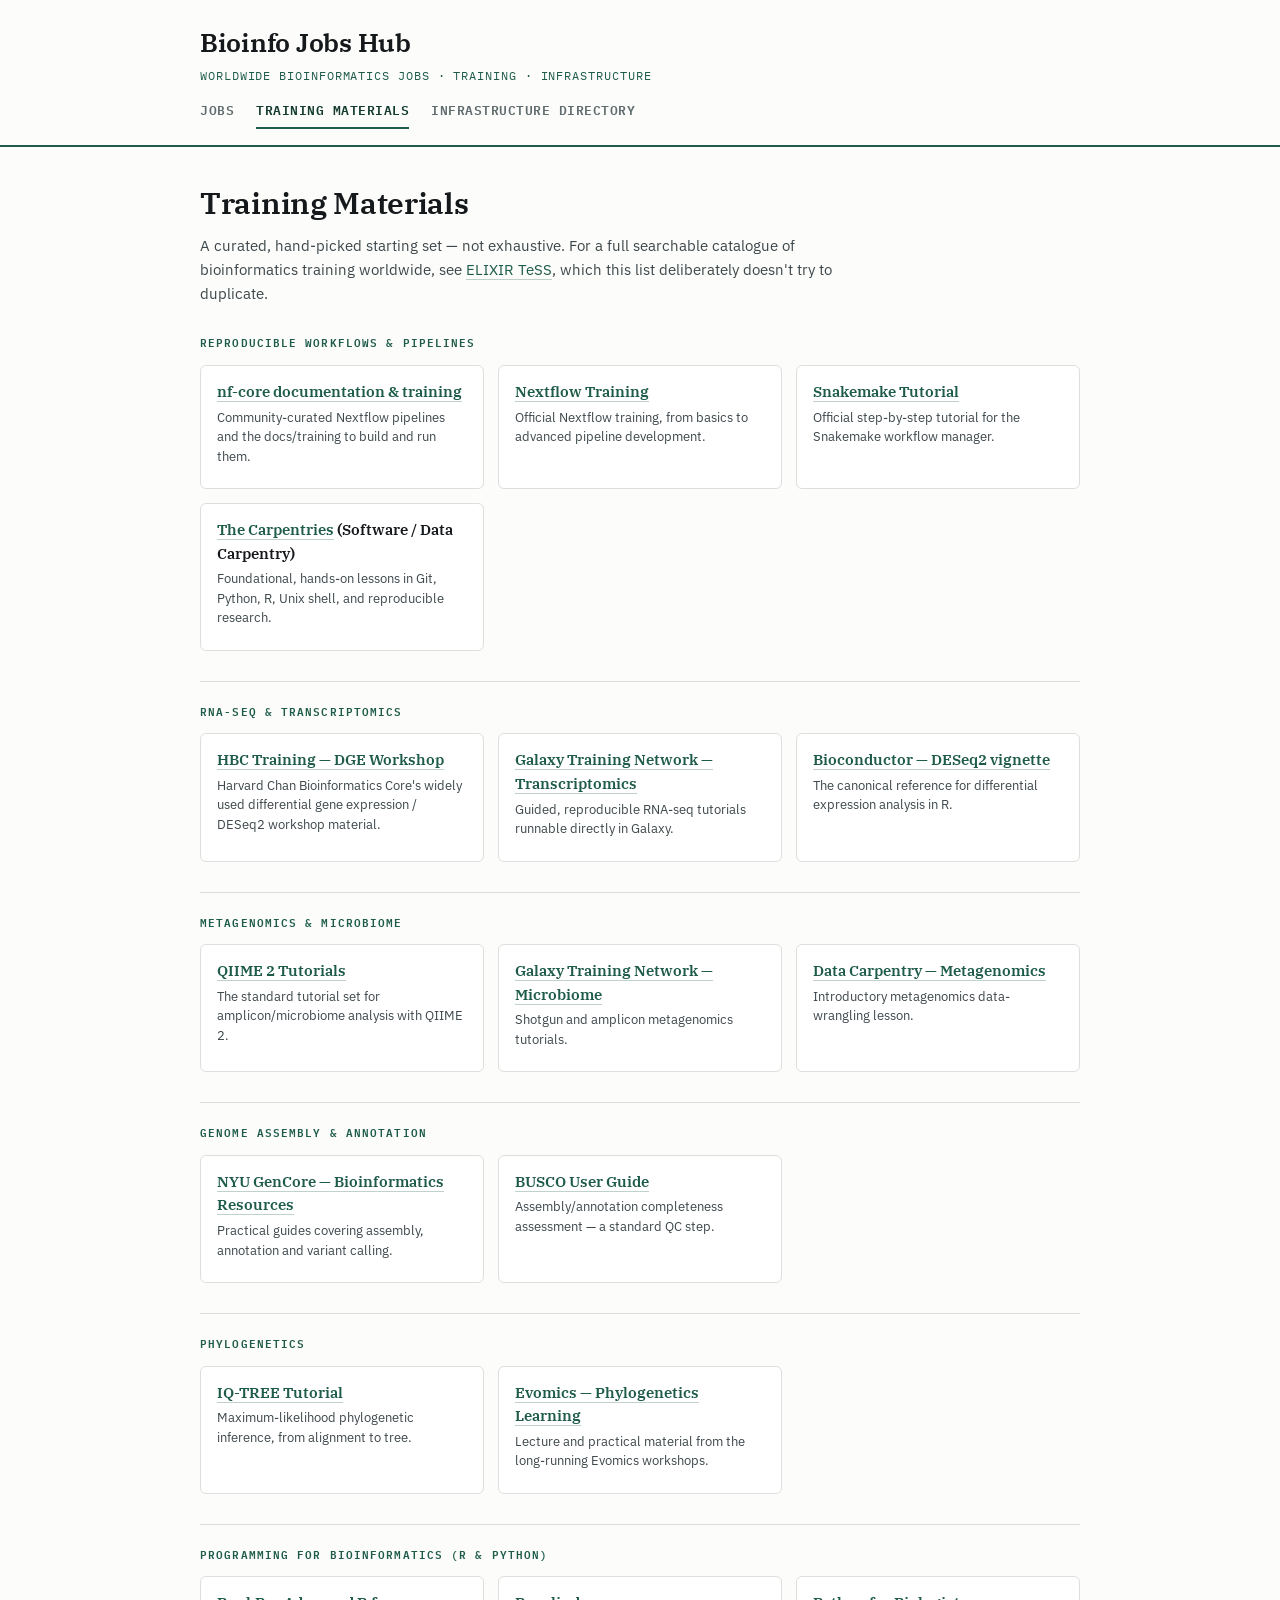
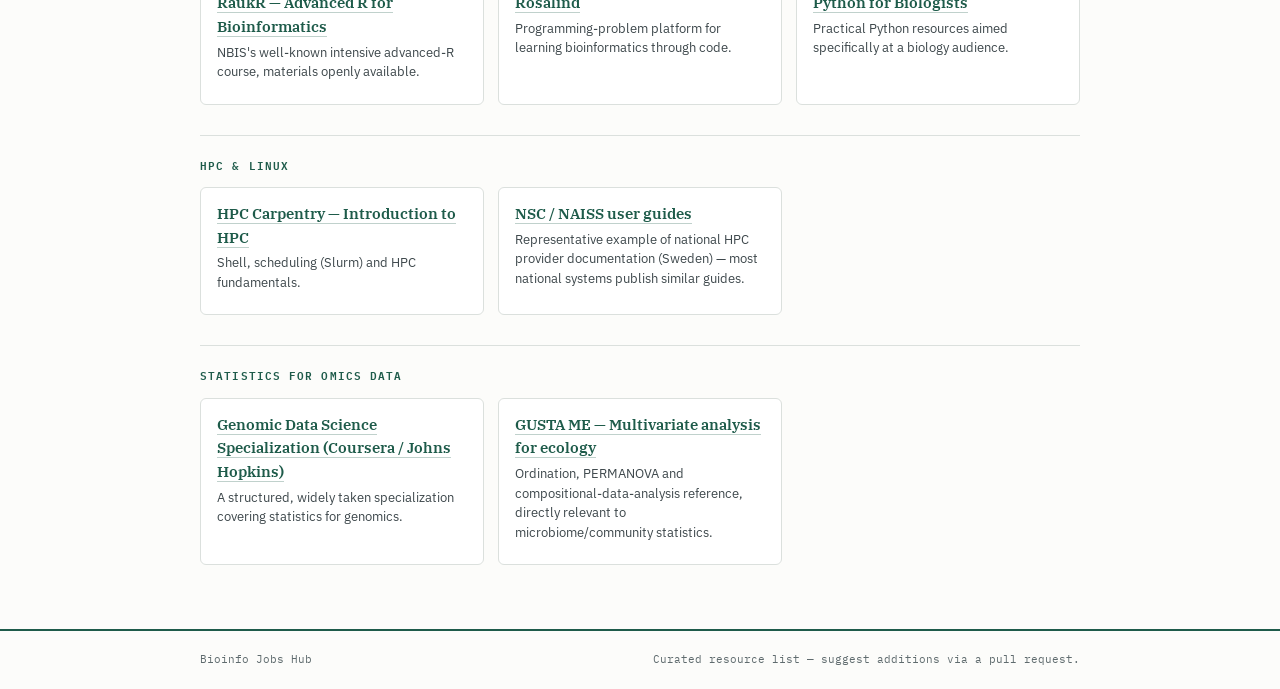
==== training.html @ d7e903f0 "Initial site: worldwide bioinformatics jobs board, training materials and infrastructure directory -" ====
<!DOCTYPE html>
<html lang="en">
<head>
<meta charset="utf-8">
<meta name="viewport" content="width=device-width, initial-scale=1">
<title>Training Materials — Bioinfo Jobs Hub</title>
<meta name="description" content="Curated bioinformatics training resources: reproducible workflows, RNA-seq, metagenomics, genome assembly, phylogenetics, statistics, HPC.">
<link rel="preconnect" href="https://fonts.googleapis.com">
<link rel="preconnect" href="https://fonts.gstatic.com" crossorigin>
<link href="https://fonts.googleapis.com/css2?family=IBM+Plex+Mono:wght@400;500;600&family=IBM+Plex+Sans:wght@400;500;600&family=IBM+Plex+Serif:wght@400;500;600&display=swap" rel="stylesheet">
<link rel="stylesheet" href="assets/style.css">
</head>
<body>

<header class="site">
  <div class="wrap">
    <h1 class="brand"><a href="index.html">Bioinfo Jobs Hub</a></h1>
    <p class="tagline">Worldwide bioinformatics jobs · training · infrastructure</p>
    <nav class="tabs">
      <a href="index.html">Jobs</a>
      <a href="training.html" class="active">Training Materials</a>
      <a href="infrastructure.html">Infrastructure Directory</a>
    </nav>
  </div>
</header>

<main>
  <div class="wrap">
    <h1 class="page-title">Training Materials</h1>
    <p class="page-sub">A curated, hand-picked starting set — not exhaustive. For a full searchable catalogue of bioinformatics training worldwide, see <a href="https://tess.elixir-europe.org/" target="_blank" rel="noopener">ELIXIR TeSS</a>, which this list deliberately doesn't try to duplicate.</p>

    <section class="category">
      <h2>Reproducible workflows &amp; pipelines</h2>
      <div class="res-grid">
        <div class="res-card"><h3><a href="https://nf-co.re/docs/usage/introduction" target="_blank" rel="noopener">nf-core documentation &amp; training</a></h3><p>Community-curated Nextflow pipelines and the docs/training to build and run them.</p></div>
        <div class="res-card"><h3><a href="https://training.nextflow.io/" target="_blank" rel="noopener">Nextflow Training</a></h3><p>Official Nextflow training, from basics to advanced pipeline development.</p></div>
        <div class="res-card"><h3><a href="https://snakemake.readthedocs.io/en/stable/tutorial/tutorial.html" target="_blank" rel="noopener">Snakemake Tutorial</a></h3><p>Official step-by-step tutorial for the Snakemake workflow manager.</p></div>
        <div class="res-card"><h3><a href="https://carpentries.org/" target="_blank" rel="noopener">The Carpentries</a> (Software / Data Carpentry)</h3><p>Foundational, hands-on lessons in Git, Python, R, Unix shell, and reproducible research.</p></div>
      </div>
    </section>

    <section class="category">
      <h2>RNA-seq &amp; transcriptomics</h2>
      <div class="res-grid">
        <div class="res-card"><h3><a href="https://hbctraining.github.io/DGE_workshop/" target="_blank" rel="noopener">HBC Training — DGE Workshop</a></h3><p>Harvard Chan Bioinformatics Core's widely used differential gene expression / DESeq2 workshop material.</p></div>
        <div class="res-card"><h3><a href="https://training.galaxyproject.org/training-material/topics/transcriptomics/" target="_blank" rel="noopener">Galaxy Training Network — Transcriptomics</a></h3><p>Guided, reproducible RNA-seq tutorials runnable directly in Galaxy.</p></div>
        <div class="res-card"><h3><a href="https://www.bioconductor.org/packages/release/bioc/vignettes/DESeq2/inst/doc/DESeq2.html" target="_blank" rel="noopener">Bioconductor — DESeq2 vignette</a></h3><p>The canonical reference for differential expression analysis in R.</p></div>
      </div>
    </section>

    <section class="category">
      <h2>Metagenomics &amp; microbiome</h2>
      <div class="res-grid">
        <div class="res-card"><h3><a href="https://docs.qiime2.org/" target="_blank" rel="noopener">QIIME 2 Tutorials</a></h3><p>The standard tutorial set for amplicon/microbiome analysis with QIIME 2.</p></div>
        <div class="res-card"><h3><a href="https://training.galaxyproject.org/training-material/topics/microbiome/" target="_blank" rel="noopener">Galaxy Training Network — Microbiome</a></h3><p>Shotgun and amplicon metagenomics tutorials.</p></div>
        <div class="res-card"><h3><a href="https://carpentries-incubator.github.io/metagenomics/" target="_blank" rel="noopener">Data Carpentry — Metagenomics</a></h3><p>Introductory metagenomics data-wrangling lesson.</p></div>
      </div>
    </section>

    <section class="category">
      <h2>Genome assembly &amp; annotation</h2>
      <div class="res-grid">
        <div class="res-card"><h3><a href="https://learn.gencore.bio.nyu.edu/" target="_blank" rel="noopener">NYU GenCore — Bioinformatics Resources</a></h3><p>Practical guides covering assembly, annotation and variant calling.</p></div>
        <div class="res-card"><h3><a href="https://busco.ezlab.org/busco_userguide.html" target="_blank" rel="noopener">BUSCO User Guide</a></h3><p>Assembly/annotation completeness assessment — a standard QC step.</p></div>
      </div>
    </section>

    <section class="category">
      <h2>Phylogenetics</h2>
      <div class="res-grid">
        <div class="res-card"><h3><a href="http://www.iqtree.org/doc/Tutorial" target="_blank" rel="noopener">IQ-TREE Tutorial</a></h3><p>Maximum-likelihood phylogenetic inference, from alignment to tree.</p></div>
        <div class="res-card"><h3><a href="https://evomics.org/learning/phylogenetics/" target="_blank" rel="noopener">Evomics — Phylogenetics Learning</a></h3><p>Lecture and practical material from the long-running Evomics workshops.</p></div>
      </div>
    </section>

    <section class="category">
      <h2>Programming for bioinformatics (R &amp; Python)</h2>
      <div class="res-grid">
        <div class="res-card"><h3><a href="https://raukr.nbis.se/" target="_blank" rel="noopener">RaukR — Advanced R for Bioinformatics</a></h3><p>NBIS's well-known intensive advanced-R course, materials openly available.</p></div>
        <div class="res-card"><h3><a href="https://rosalind.info/" target="_blank" rel="noopener">Rosalind</a></h3><p>Programming-problem platform for learning bioinformatics through code.</p></div>
        <div class="res-card"><h3><a href="https://www.python.org/about/gettingstarted/" target="_blank" rel="noopener">Python for Biologists</a></h3><p>Practical Python resources aimed specifically at a biology audience.</p></div>
      </div>
    </section>

    <section class="category">
      <h2>HPC &amp; Linux</h2>
      <div class="res-grid">
        <div class="res-card"><h3><a href="https://hpc-carpentry.github.io/hpc-intro/" target="_blank" rel="noopener">HPC Carpentry — Introduction to HPC</a></h3><p>Shell, scheduling (Slurm) and HPC fundamentals.</p></div>
        <div class="res-card"><h3><a href="https://www.nsc.liu.se/support/" target="_blank" rel="noopener">NSC / NAISS user guides</a></h3><p>Representative example of national HPC provider documentation (Sweden) — most national systems publish similar guides.</p></div>
      </div>
    </section>

    <section class="category">
      <h2>Statistics for omics data</h2>
      <div class="res-grid">
        <div class="res-card"><h3><a href="https://www.coursera.org/specializations/genomic-data-science" target="_blank" rel="noopener">Genomic Data Science Specialization (Coursera / Johns Hopkins)</a></h3><p>A structured, widely taken specialization covering statistics for genomics.</p></div>
        <div class="res-card"><h3><a href="https://sites.google.com/site/mb3gustame/" target="_blank" rel="noopener">GUSTA ME — Multivariate analysis for ecology</a></h3><p>Ordination, PERMANOVA and compositional-data-analysis reference, directly relevant to microbiome/community statistics.</p></div>
      </div>
    </section>

  </div>
</main>

<footer class="site">
  <div class="wrap">
    <span>Bioinfo Jobs Hub</span>
    <span>Curated resource list — suggest additions via a pull request.</span>
  </div>
</footer>

</body>
</html>
---- assets/style.css ----
:root{
  --ink:#16191c;
  --ink-soft:#3d474b;
  --paper:#fcfcfa;
  --spruce:#1e5b4a;
  --spruce-deep:#123a2f;
  --tint:#e8efeb;
  --rail:#5f6b6e;
  --hair:#dbe0dd;
  --measure:920px;
}

*{box-sizing:border-box;}

body{
  margin:0;
  background:var(--paper);
  color:var(--ink);
  font-family:"IBM Plex Sans",-apple-system,BlinkMacSystemFont,"Segoe UI",Helvetica,Arial,sans-serif;
  font-size:15px;
  line-height:1.58;
  -webkit-font-smoothing:antialiased;
}

a{color:var(--spruce);text-decoration:none;border-bottom:1px solid rgba(30,91,74,.28);}
a:hover{border-bottom-color:var(--spruce);}
a:focus-visible{outline:2px solid var(--spruce);outline-offset:2px;border-radius:2px;}

.wrap{max-width:var(--measure);margin:0 auto;padding:0 20px;}

/* ---------- header / nav ---------- */

header.site{border-bottom:2px solid var(--spruce);background:var(--paper);}
header.site .wrap{padding:22px 20px 16px;}

.brand{
  font-family:"IBM Plex Serif",Georgia,serif;
  font-weight:600;
  font-size:26px;
  letter-spacing:-.01em;
  margin:0 0 4px;
  color:var(--ink);
}
.brand a{color:inherit;border-bottom:0;}
.tagline{
  font-family:"IBM Plex Mono",ui-monospace,monospace;
  font-size:11.5px;
  letter-spacing:.08em;
  text-transform:uppercase;
  color:var(--spruce);
  margin:0 0 16px;
}

nav.tabs{display:flex;gap:22px;flex-wrap:wrap;}
nav.tabs a{
  font-family:"IBM Plex Mono",ui-monospace,monospace;
  font-size:12.5px;
  font-weight:600;
  letter-spacing:.04em;
  text-transform:uppercase;
  color:var(--rail);
  border-bottom:2px solid transparent;
  padding-bottom:6px;
}
nav.tabs a:hover{color:var(--spruce);}
nav.tabs a.active{color:var(--spruce-deep);border-bottom-color:var(--spruce);}

/* ---------- main ---------- */

main{padding:32px 0 64px;}

h1.page-title{
  font-family:"IBM Plex Serif",Georgia,serif;
  font-size:30px;
  font-weight:600;
  margin:0 0 8px;
  letter-spacing:-.01em;
}
p.page-sub{color:var(--ink-soft);margin:0 0 28px;max-width:640px;}

.status-bar{
  display:flex;
  flex-wrap:wrap;
  gap:8px 20px;
  align-items:center;
  font-family:"IBM Plex Mono",ui-monospace,monospace;
  font-size:11.5px;
  color:var(--rail);
  border-top:1px solid var(--hair);
  border-bottom:1px solid var(--hair);
  padding:10px 0;
  margin:0 0 26px;
}
.status-bar b{color:var(--spruce-deep);}
.status-dot{display:inline-block;width:7px;height:7px;border-radius:50%;margin-right:5px;vertical-align:middle;}
.status-dot.ok{background:var(--spruce);}
.status-dot.stale{background:#b8860b;}
.status-dot.fail{background:#b13a3a;}

/* ---------- controls ---------- */

.controls{
  display:flex;
  flex-wrap:wrap;
  gap:10px;
  margin:0 0 22px;
}
.controls input[type="search"],
.controls select{
  font-family:inherit;
  font-size:13.5px;
  padding:9px 12px;
  border:1px solid var(--hair);
  border-radius:4px;
  background:#fff;
  color:var(--ink);
}
.controls input[type="search"]{flex:1 1 240px;}
.controls select{flex:0 0 auto;}

/* ---------- job cards ---------- */

.job-list{display:flex;flex-direction:column;gap:0;}
.job-card{
  padding:16px 0;
  border-bottom:1px solid var(--hair);
  display:grid;
  grid-template-columns:1fr auto;
  gap:4px 16px;
}
.job-card:first-child{padding-top:0;}
.job-title{
  font-family:"IBM Plex Serif",Georgia,serif;
  font-size:16.5px;
  font-weight:600;
  margin:0;
  grid-column:1;
}
.job-org{font-size:13.5px;color:var(--ink-soft);grid-column:1;margin:2px 0 6px;}
.job-meta{
  grid-column:1;
  display:flex;
  flex-wrap:wrap;
  gap:6px 14px;
  font-family:"IBM Plex Mono",ui-monospace,monospace;
  font-size:11px;
  color:var(--rail);
}
.job-meta .tag{
  background:var(--tint);
  color:var(--spruce-deep);
  padding:2px 7px;
  border-radius:3px;
  font-weight:500;
}
.job-when{
  grid-column:2;
  grid-row:1 / span 3;
  align-self:start;
  font-family:"IBM Plex Mono",ui-monospace,monospace;
  font-size:11px;
  color:var(--rail);
  white-space:nowrap;
  text-align:right;
  padding-top:3px;
}
.job-card a.job-link{border-bottom:0;color:inherit;}
.job-card a.job-link:hover .job-title{border-bottom:1px solid var(--spruce);}
.empty-state{color:var(--rail);font-style:italic;padding:20px 0;}

/* ---------- elsewhere panel ---------- */

.elsewhere{
  margin-top:40px;
  padding-top:20px;
  border-top:2px solid var(--spruce);
}
.elsewhere h2{
  font-family:"IBM Plex Mono",ui-monospace,monospace;
  font-size:11px;
  font-weight:600;
  letter-spacing:.1em;
  text-transform:uppercase;
  color:var(--spruce);
  margin:0 0 10px;
}
.elsewhere p{color:var(--ink-soft);font-size:13.5px;margin:0 0 12px;}
.elsewhere ul{margin:0;padding-left:18px;}
.elsewhere li{margin-bottom:6px;font-size:13.5px;}

/* ---------- directory (training / infrastructure) ---------- */

.category{
  margin-top:30px;
  padding-top:20px;
  border-top:1px solid var(--hair);
}
.category:first-of-type{margin-top:0;padding-top:0;border-top:0;}
.category h2{
  font-family:"IBM Plex Mono",ui-monospace,monospace;
  font-size:11px;
  font-weight:600;
  letter-spacing:.1em;
  text-transform:uppercase;
  color:var(--spruce);
  margin:0 0 14px;
}
.res-grid{display:grid;grid-template-columns:repeat(auto-fill,minmax(260px,1fr));gap:14px;}
.res-card{
  border:1px solid var(--hair);
  border-radius:6px;
  padding:14px 16px;
  background:#fff;
}
.res-card h3{
  font-family:"IBM Plex Serif",Georgia,serif;
  font-size:15px;
  font-weight:600;
  margin:0 0 4px;
}
.res-card p{font-size:13px;color:var(--ink-soft);margin:0 0 8px;line-height:1.5;}
.res-card .loc{
  font-family:"IBM Plex Mono",ui-monospace,monospace;
  font-size:10.5px;
  color:var(--rail);
  text-transform:uppercase;
  letter-spacing:.04em;
}

/* ---------- footer ---------- */

footer.site{
  border-top:2px solid var(--spruce);
  padding:20px 0;
  font-family:"IBM Plex Mono",ui-monospace,monospace;
  font-size:11px;
  color:var(--rail);
}
footer.site .wrap{display:flex;justify-content:space-between;flex-wrap:wrap;gap:8px;}

/* ---------- responsive ---------- */

@media (max-width:640px){
  .job-card{grid-template-columns:1fr;}
  .job-when{grid-row:auto;grid-column:1;text-align:left;margin-top:6px;}
  .res-grid{grid-template-columns:1fr;}
}
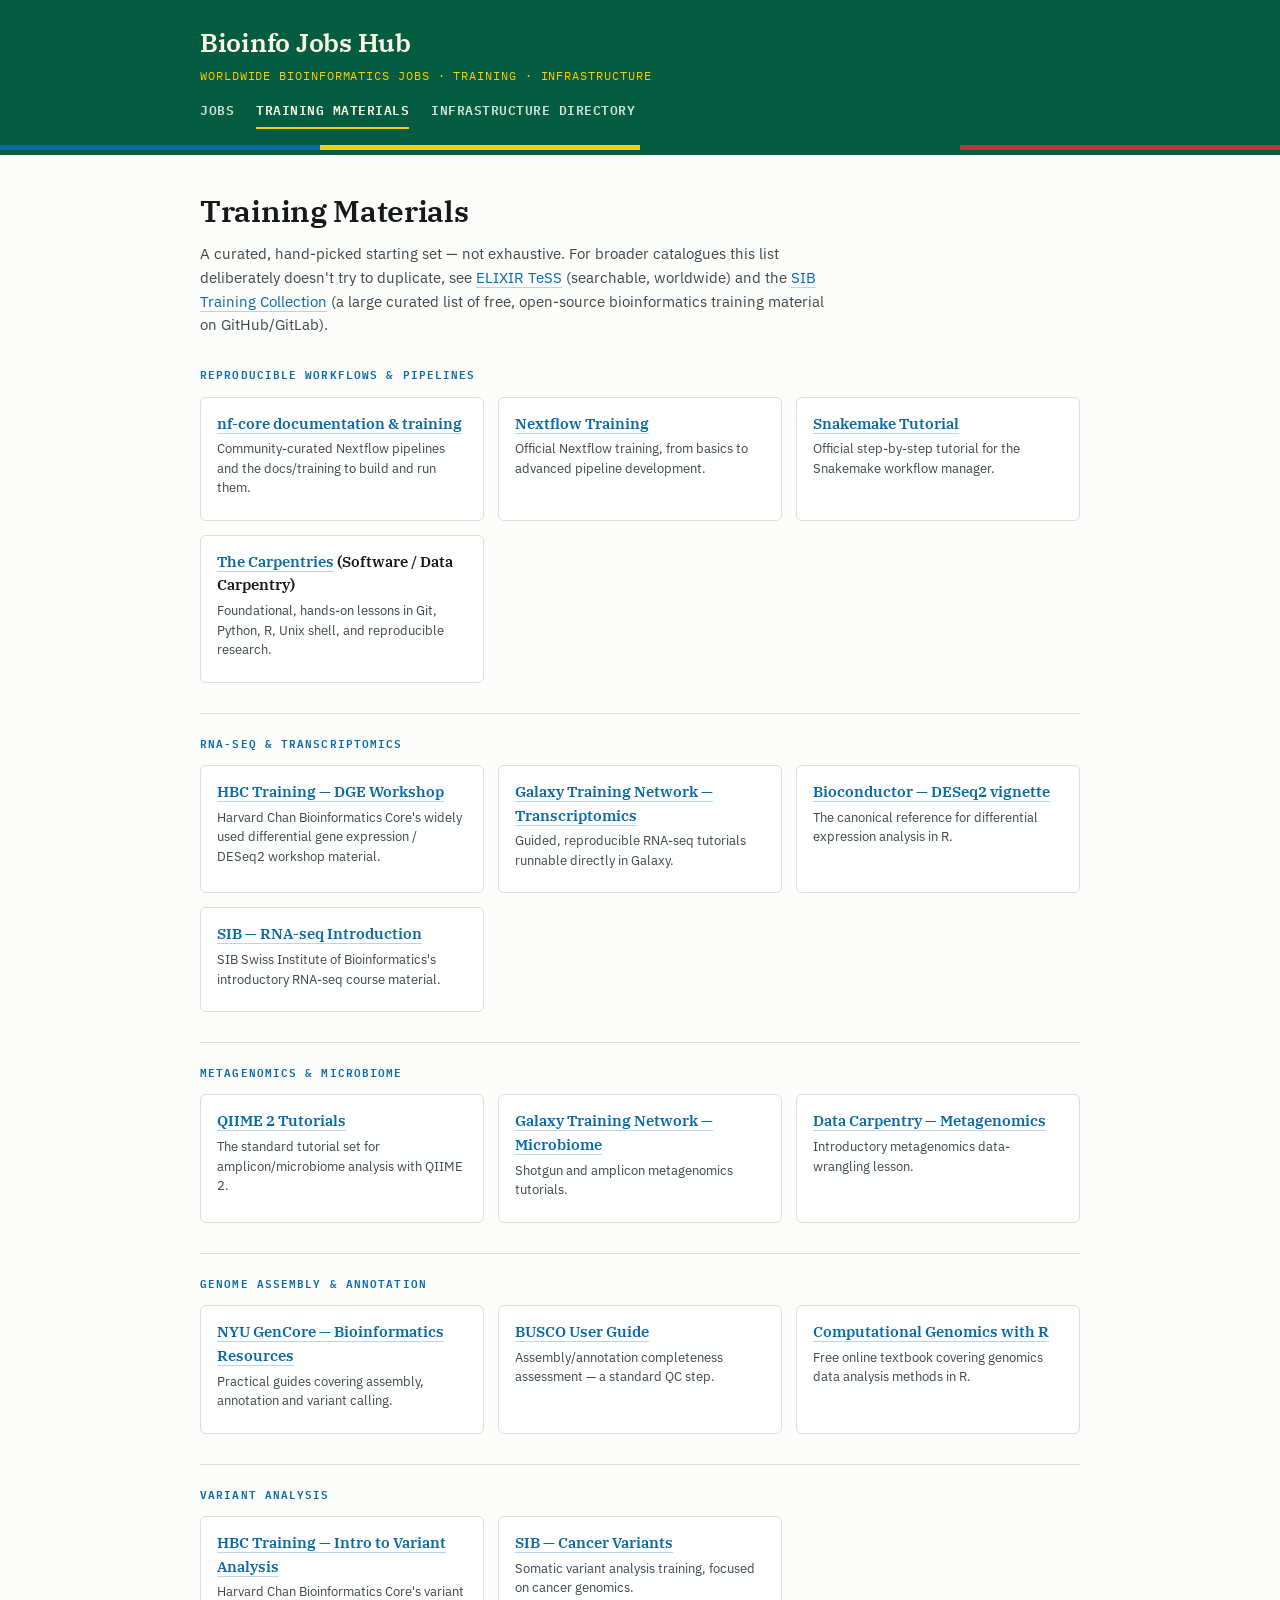
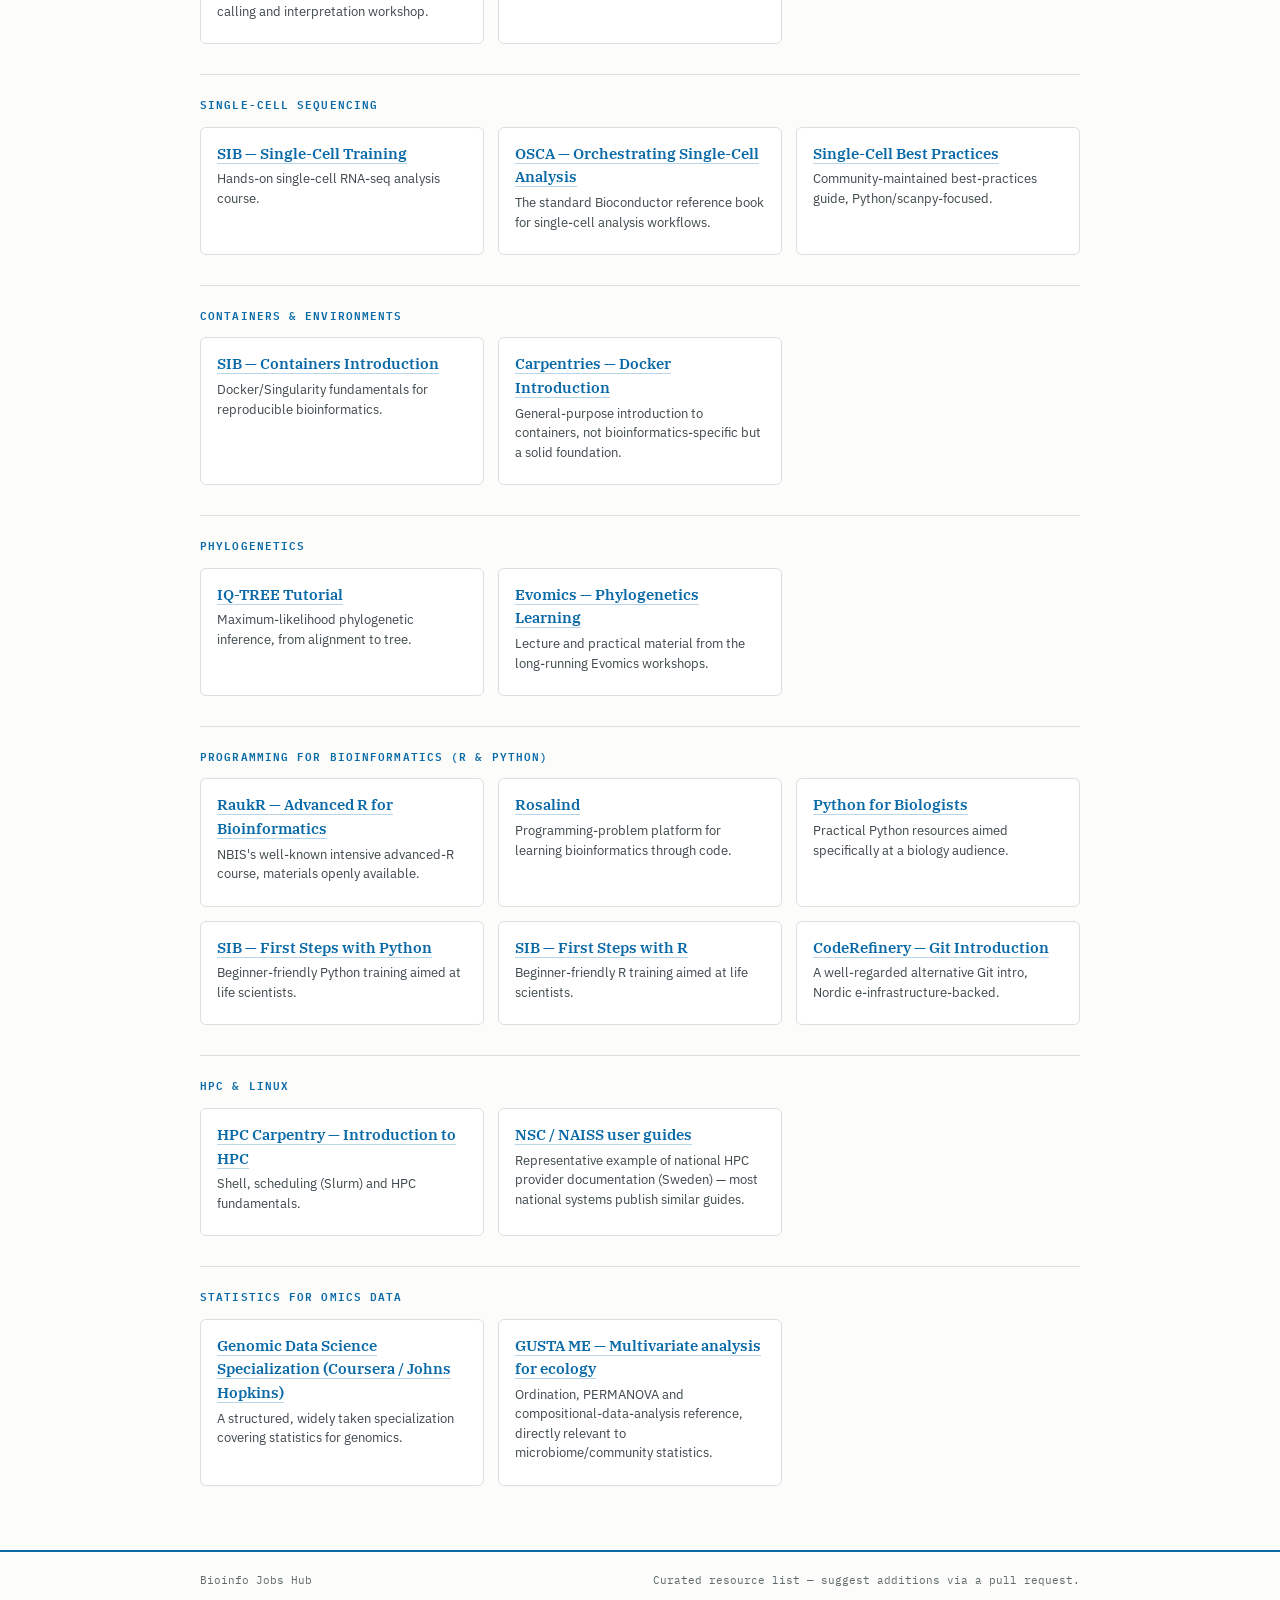
==== commit bc9e916a: "Flag-inspired palette, two new job sources, expanded training materials - Restyle: header uses Bangl" ====
--- a/training.html
+++ b/training.html
@@ -27,7 +27,7 @@
 <main>
   <div class="wrap">
     <h1 class="page-title">Training Materials</h1>
-    <p class="page-sub">A curated, hand-picked starting set — not exhaustive. For a full searchable catalogue of bioinformatics training worldwide, see <a href="https://tess.elixir-europe.org/" target="_blank" rel="noopener">ELIXIR TeSS</a>, which this list deliberately doesn't try to duplicate.</p>
+    <p class="page-sub">A curated, hand-picked starting set — not exhaustive. For broader catalogues this list deliberately doesn't try to duplicate, see <a href="https://tess.elixir-europe.org/" target="_blank" rel="noopener">ELIXIR TeSS</a> (searchable, worldwide) and the <a href="https://github.com/sib-swiss/training-collection" target="_blank" rel="noopener">SIB Training Collection</a> (a large curated list of free, open-source bioinformatics training material on GitHub/GitLab).</p>
 
     <section class="category">
       <h2>Reproducible workflows &amp; pipelines</h2>
@@ -45,6 +45,7 @@
         <div class="res-card"><h3><a href="https://hbctraining.github.io/DGE_workshop/" target="_blank" rel="noopener">HBC Training — DGE Workshop</a></h3><p>Harvard Chan Bioinformatics Core's widely used differential gene expression / DESeq2 workshop material.</p></div>
         <div class="res-card"><h3><a href="https://training.galaxyproject.org/training-material/topics/transcriptomics/" target="_blank" rel="noopener">Galaxy Training Network — Transcriptomics</a></h3><p>Guided, reproducible RNA-seq tutorials runnable directly in Galaxy.</p></div>
         <div class="res-card"><h3><a href="https://www.bioconductor.org/packages/release/bioc/vignettes/DESeq2/inst/doc/DESeq2.html" target="_blank" rel="noopener">Bioconductor — DESeq2 vignette</a></h3><p>The canonical reference for differential expression analysis in R.</p></div>
+        <div class="res-card"><h3><a href="https://sib-swiss.github.io/RNAseq-introduction-training/" target="_blank" rel="noopener">SIB — RNA-seq Introduction</a></h3><p>SIB Swiss Institute of Bioinformatics's introductory RNA-seq course material.</p></div>
       </div>
     </section>
 
@@ -62,6 +63,32 @@
       <div class="res-grid">
         <div class="res-card"><h3><a href="https://learn.gencore.bio.nyu.edu/" target="_blank" rel="noopener">NYU GenCore — Bioinformatics Resources</a></h3><p>Practical guides covering assembly, annotation and variant calling.</p></div>
         <div class="res-card"><h3><a href="https://busco.ezlab.org/busco_userguide.html" target="_blank" rel="noopener">BUSCO User Guide</a></h3><p>Assembly/annotation completeness assessment — a standard QC step.</p></div>
+        <div class="res-card"><h3><a href="http://compgenomr.github.io/book/" target="_blank" rel="noopener">Computational Genomics with R</a></h3><p>Free online textbook covering genomics data analysis methods in R.</p></div>
+      </div>
+    </section>
+
+    <section class="category">
+      <h2>Variant analysis</h2>
+      <div class="res-grid">
+        <div class="res-card"><h3><a href="https://hbctraining.github.io/Intro-to-variant-analysis/" target="_blank" rel="noopener">HBC Training — Intro to Variant Analysis</a></h3><p>Harvard Chan Bioinformatics Core's variant calling and interpretation workshop.</p></div>
+        <div class="res-card"><h3><a href="https://sib-swiss.github.io/cancer-variants-training/" target="_blank" rel="noopener">SIB — Cancer Variants</a></h3><p>Somatic variant analysis training, focused on cancer genomics.</p></div>
+      </div>
+    </section>
+
+    <section class="category">
+      <h2>Single-cell sequencing</h2>
+      <div class="res-grid">
+        <div class="res-card"><h3><a href="https://sib-swiss.github.io/single-cell-training/" target="_blank" rel="noopener">SIB — Single-Cell Training</a></h3><p>Hands-on single-cell RNA-seq analysis course.</p></div>
+        <div class="res-card"><h3><a href="https://bioconductor.org/books/release/OSCA/" target="_blank" rel="noopener">OSCA — Orchestrating Single-Cell Analysis</a></h3><p>The standard Bioconductor reference book for single-cell analysis workflows.</p></div>
+        <div class="res-card"><h3><a href="https://www.sc-best-practices.org/" target="_blank" rel="noopener">Single-Cell Best Practices</a></h3><p>Community-maintained best-practices guide, Python/scanpy-focused.</p></div>
+      </div>
+    </section>
+
+    <section class="category">
+      <h2>Containers &amp; environments</h2>
+      <div class="res-grid">
+        <div class="res-card"><h3><a href="https://sib-swiss.github.io/containers-introduction-training/" target="_blank" rel="noopener">SIB — Containers Introduction</a></h3><p>Docker/Singularity fundamentals for reproducible bioinformatics.</p></div>
+        <div class="res-card"><h3><a href="https://carpentries-incubator.github.io/docker-introduction/" target="_blank" rel="noopener">Carpentries — Docker Introduction</a></h3><p>General-purpose introduction to containers, not bioinformatics-specific but a solid foundation.</p></div>
       </div>
     </section>
 
@@ -79,6 +106,9 @@
         <div class="res-card"><h3><a href="https://raukr.nbis.se/" target="_blank" rel="noopener">RaukR — Advanced R for Bioinformatics</a></h3><p>NBIS's well-known intensive advanced-R course, materials openly available.</p></div>
         <div class="res-card"><h3><a href="https://rosalind.info/" target="_blank" rel="noopener">Rosalind</a></h3><p>Programming-problem platform for learning bioinformatics through code.</p></div>
         <div class="res-card"><h3><a href="https://www.python.org/about/gettingstarted/" target="_blank" rel="noopener">Python for Biologists</a></h3><p>Practical Python resources aimed specifically at a biology audience.</p></div>
+        <div class="res-card"><h3><a href="https://github.com/sib-swiss/first-steps-with-python-training" target="_blank" rel="noopener">SIB — First Steps with Python</a></h3><p>Beginner-friendly Python training aimed at life scientists.</p></div>
+        <div class="res-card"><h3><a href="https://github.com/sib-swiss/first-steps-with-R-training" target="_blank" rel="noopener">SIB — First Steps with R</a></h3><p>Beginner-friendly R training aimed at life scientists.</p></div>
+        <div class="res-card"><h3><a href="https://coderefinery.github.io/git-intro/" target="_blank" rel="noopener">CodeRefinery — Git Introduction</a></h3><p>A well-regarded alternative Git intro, Nordic e-infrastructure-backed.</p></div>
       </div>
     </section>
 
--- a/assets/style.css
+++ b/assets/style.css
@@ -2,9 +2,14 @@
   --ink:#16191c;
   --ink-soft:#3d474b;
   --paper:#fcfcfa;
-  --spruce:#1e5b4a;
-  --spruce-deep:#123a2f;
-  --tint:#e8efeb;
+  /* Palette nods to both flags: Swedish blue/yellow (--spruce, --tint) and
+     Bangladesh green/red (--spruce-deep, --flag-red). Body text and the
+     main reading background stay dark-ink-on-off-white regardless -- see
+     the README note on why (accessibility/legibility, not decoration). */
+  --spruce:#0a6aa8;        /* Swedish blue -- links, accents, active states */
+  --spruce-deep:#045c41;   /* Bangladesh green -- header bg, emphasis text */
+  --tint:#fdf1c7;          /* soft Swedish yellow -- tag/badge backgrounds */
+  --flag-red:#c62f3d;      /* Bangladesh red -- used sparingly (fail status, stripe) */
   --rail:#5f6b6e;
   --hair:#dbe0dd;
   --measure:920px;
@@ -22,7 +27,7 @@
   -webkit-font-smoothing:antialiased;
 }
 
-a{color:var(--spruce);text-decoration:none;border-bottom:1px solid rgba(30,91,74,.28);}
+a{color:var(--spruce);text-decoration:none;border-bottom:1px solid rgba(10,106,168,.28);}
 a:hover{border-bottom-color:var(--spruce);}
 a:focus-visible{outline:2px solid var(--spruce);outline-offset:2px;border-radius:2px;}
 
@@ -30,8 +35,27 @@
 
 /* ---------- header / nav ---------- */
 
-header.site{border-bottom:2px solid var(--spruce);background:var(--paper);}
+header.site{
+  background:var(--spruce-deep);
+  position:relative;
+  padding-bottom:5px; /* room for the flag stripe below */
+}
 header.site .wrap{padding:22px 20px 16px;}
+/* Thin four-band stripe: Swedish blue/yellow + Bangladesh green/red --
+   the one place the palette is used literally/decoratively rather than
+   for legible text or UI state, and deliberately kept small (5px). */
+header.site::after{
+  content:"";
+  display:block;
+  height:5px;
+  background:linear-gradient(
+    to right,
+    var(--spruce) 0 25%,
+    #fecc02 25% 50%,
+    var(--spruce-deep) 50% 75%,
+    var(--flag-red) 75% 100%
+  );
+}
 
 .brand{
   font-family:"IBM Plex Serif",Georgia,serif;
@@ -39,7 +63,7 @@
   font-size:26px;
   letter-spacing:-.01em;
   margin:0 0 4px;
-  color:var(--ink);
+  color:#fdf6e3;
 }
 .brand a{color:inherit;border-bottom:0;}
 .tagline{
@@ -47,7 +71,7 @@
   font-size:11.5px;
   letter-spacing:.08em;
   text-transform:uppercase;
-  color:var(--spruce);
+  color:#fecc02;
   margin:0 0 16px;
 }
 
@@ -58,12 +82,12 @@
   font-weight:600;
   letter-spacing:.04em;
   text-transform:uppercase;
-  color:var(--rail);
+  color:#cfe3da;
   border-bottom:2px solid transparent;
   padding-bottom:6px;
 }
-nav.tabs a:hover{color:var(--spruce);}
-nav.tabs a.active{color:var(--spruce-deep);border-bottom-color:var(--spruce);}
+nav.tabs a:hover{color:#fecc02;}
+nav.tabs a.active{color:#fdf6e3;border-bottom-color:#fecc02;}
 
 /* ---------- main ---------- */
 
@@ -93,9 +117,9 @@
 }
 .status-bar b{color:var(--spruce-deep);}
 .status-dot{display:inline-block;width:7px;height:7px;border-radius:50%;margin-right:5px;vertical-align:middle;}
-.status-dot.ok{background:var(--spruce);}
+.status-dot.ok{background:var(--spruce-deep);}
 .status-dot.stale{background:#b8860b;}
-.status-dot.fail{background:#b13a3a;}
+.status-dot.fail{background:var(--flag-red);}
 
 /* ---------- controls ---------- */
 
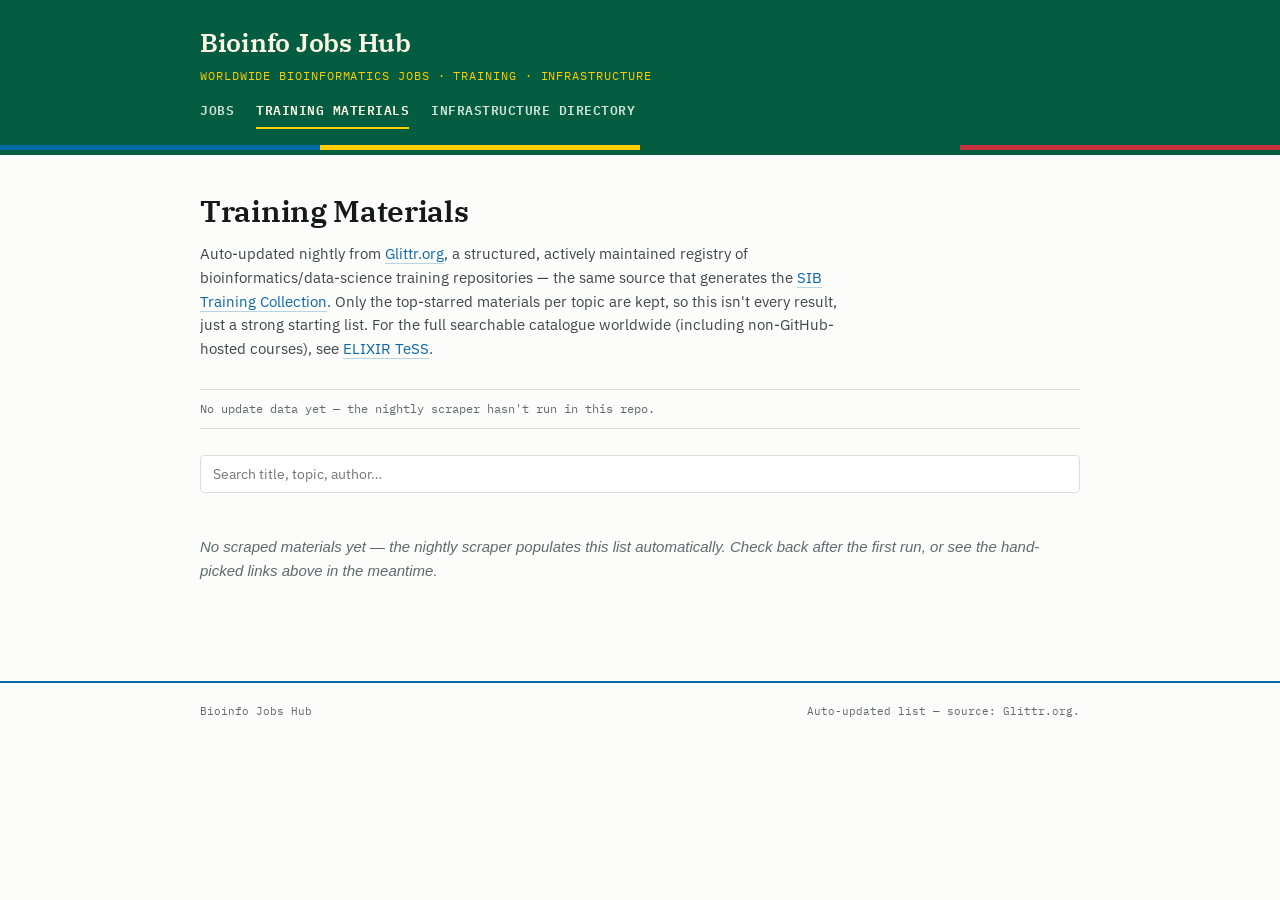
==== commit 0761f954: "Add auto-updating training-materials scraper; switch page to a plain link list - New scraper/trainin" ====
--- a/training.html
+++ b/training.html
@@ -4,7 +4,7 @@
 <meta charset="utf-8">
 <meta name="viewport" content="width=device-width, initial-scale=1">
 <title>Training Materials — Bioinfo Jobs Hub</title>
-<meta name="description" content="Curated bioinformatics training resources: reproducible workflows, RNA-seq, metagenomics, genome assembly, phylogenetics, statistics, HPC.">
+<meta name="description" content="Auto-updated, categorised list of free bioinformatics training materials — reproducible workflows, RNA-seq, metagenomics, single-cell, variant analysis, statistics, HPC and more.">
 <link rel="preconnect" href="https://fonts.googleapis.com">
 <link rel="preconnect" href="https://fonts.gstatic.com" crossorigin>
 <link href="https://fonts.googleapis.com/css2?family=IBM+Plex+Mono:wght@400;500;600&family=IBM+Plex+Sans:wght@400;500;600&family=IBM+Plex+Serif:wght@400;500;600&display=swap" rel="stylesheet">
@@ -27,106 +27,19 @@
 <main>
   <div class="wrap">
     <h1 class="page-title">Training Materials</h1>
-    <p class="page-sub">A curated, hand-picked starting set — not exhaustive. For broader catalogues this list deliberately doesn't try to duplicate, see <a href="https://tess.elixir-europe.org/" target="_blank" rel="noopener">ELIXIR TeSS</a> (searchable, worldwide) and the <a href="https://github.com/sib-swiss/training-collection" target="_blank" rel="noopener">SIB Training Collection</a> (a large curated list of free, open-source bioinformatics training material on GitHub/GitLab).</p>
+    <p class="page-sub">Auto-updated nightly from <a href="https://glittr.org/" target="_blank" rel="noopener">Glittr.org</a>, a structured, actively maintained registry of bioinformatics/data-science training repositories — the same source that generates the <a href="https://github.com/sib-swiss/training-collection" target="_blank" rel="noopener">SIB Training Collection</a>. Only the top-starred materials per topic are kept, so this isn't every result, just a strong starting list. For the full searchable catalogue worldwide (including non-GitHub-hosted courses), see <a href="https://tess.elixir-europe.org/" target="_blank" rel="noopener">ELIXIR TeSS</a>.</p>
 
-    <section class="category">
-      <h2>Reproducible workflows &amp; pipelines</h2>
-      <div class="res-grid">
-        <div class="res-card"><h3><a href="https://nf-co.re/docs/usage/introduction" target="_blank" rel="noopener">nf-core documentation &amp; training</a></h3><p>Community-curated Nextflow pipelines and the docs/training to build and run them.</p></div>
-        <div class="res-card"><h3><a href="https://training.nextflow.io/" target="_blank" rel="noopener">Nextflow Training</a></h3><p>Official Nextflow training, from basics to advanced pipeline development.</p></div>
-        <div class="res-card"><h3><a href="https://snakemake.readthedocs.io/en/stable/tutorial/tutorial.html" target="_blank" rel="noopener">Snakemake Tutorial</a></h3><p>Official step-by-step tutorial for the Snakemake workflow manager.</p></div>
-        <div class="res-card"><h3><a href="https://carpentries.org/" target="_blank" rel="noopener">The Carpentries</a> (Software / Data Carpentry)</h3><p>Foundational, hands-on lessons in Git, Python, R, Unix shell, and reproducible research.</p></div>
-      </div>
-    </section>
+    <div class="status-bar" id="status-bar">
+      <span>Loading status…</span>
+    </div>
 
-    <section class="category">
-      <h2>RNA-seq &amp; transcriptomics</h2>
-      <div class="res-grid">
-        <div class="res-card"><h3><a href="https://hbctraining.github.io/DGE_workshop/" target="_blank" rel="noopener">HBC Training — DGE Workshop</a></h3><p>Harvard Chan Bioinformatics Core's widely used differential gene expression / DESeq2 workshop material.</p></div>
-        <div class="res-card"><h3><a href="https://training.galaxyproject.org/training-material/topics/transcriptomics/" target="_blank" rel="noopener">Galaxy Training Network — Transcriptomics</a></h3><p>Guided, reproducible RNA-seq tutorials runnable directly in Galaxy.</p></div>
-        <div class="res-card"><h3><a href="https://www.bioconductor.org/packages/release/bioc/vignettes/DESeq2/inst/doc/DESeq2.html" target="_blank" rel="noopener">Bioconductor — DESeq2 vignette</a></h3><p>The canonical reference for differential expression analysis in R.</p></div>
-        <div class="res-card"><h3><a href="https://sib-swiss.github.io/RNAseq-introduction-training/" target="_blank" rel="noopener">SIB — RNA-seq Introduction</a></h3><p>SIB Swiss Institute of Bioinformatics's introductory RNA-seq course material.</p></div>
-      </div>
-    </section>
+    <div class="controls">
+      <input type="search" id="search" placeholder="Search title, topic, author…">
+    </div>
 
-    <section class="category">
-      <h2>Metagenomics &amp; microbiome</h2>
-      <div class="res-grid">
-        <div class="res-card"><h3><a href="https://docs.qiime2.org/" target="_blank" rel="noopener">QIIME 2 Tutorials</a></h3><p>The standard tutorial set for amplicon/microbiome analysis with QIIME 2.</p></div>
-        <div class="res-card"><h3><a href="https://training.galaxyproject.org/training-material/topics/microbiome/" target="_blank" rel="noopener">Galaxy Training Network — Microbiome</a></h3><p>Shotgun and amplicon metagenomics tutorials.</p></div>
-        <div class="res-card"><h3><a href="https://carpentries-incubator.github.io/metagenomics/" target="_blank" rel="noopener">Data Carpentry — Metagenomics</a></h3><p>Introductory metagenomics data-wrangling lesson.</p></div>
-      </div>
-    </section>
-
-    <section class="category">
-      <h2>Genome assembly &amp; annotation</h2>
-      <div class="res-grid">
-        <div class="res-card"><h3><a href="https://learn.gencore.bio.nyu.edu/" target="_blank" rel="noopener">NYU GenCore — Bioinformatics Resources</a></h3><p>Practical guides covering assembly, annotation and variant calling.</p></div>
-        <div class="res-card"><h3><a href="https://busco.ezlab.org/busco_userguide.html" target="_blank" rel="noopener">BUSCO User Guide</a></h3><p>Assembly/annotation completeness assessment — a standard QC step.</p></div>
-        <div class="res-card"><h3><a href="http://compgenomr.github.io/book/" target="_blank" rel="noopener">Computational Genomics with R</a></h3><p>Free online textbook covering genomics data analysis methods in R.</p></div>
-      </div>
-    </section>
-
-    <section class="category">
-      <h2>Variant analysis</h2>
-      <div class="res-grid">
-        <div class="res-card"><h3><a href="https://hbctraining.github.io/Intro-to-variant-analysis/" target="_blank" rel="noopener">HBC Training — Intro to Variant Analysis</a></h3><p>Harvard Chan Bioinformatics Core's variant calling and interpretation workshop.</p></div>
-        <div class="res-card"><h3><a href="https://sib-swiss.github.io/cancer-variants-training/" target="_blank" rel="noopener">SIB — Cancer Variants</a></h3><p>Somatic variant analysis training, focused on cancer genomics.</p></div>
-      </div>
-    </section>
-
-    <section class="category">
-      <h2>Single-cell sequencing</h2>
-      <div class="res-grid">
-        <div class="res-card"><h3><a href="https://sib-swiss.github.io/single-cell-training/" target="_blank" rel="noopener">SIB — Single-Cell Training</a></h3><p>Hands-on single-cell RNA-seq analysis course.</p></div>
-        <div class="res-card"><h3><a href="https://bioconductor.org/books/release/OSCA/" target="_blank" rel="noopener">OSCA — Orchestrating Single-Cell Analysis</a></h3><p>The standard Bioconductor reference book for single-cell analysis workflows.</p></div>
-        <div class="res-card"><h3><a href="https://www.sc-best-practices.org/" target="_blank" rel="noopener">Single-Cell Best Practices</a></h3><p>Community-maintained best-practices guide, Python/scanpy-focused.</p></div>
-      </div>
-    </section>
-
-    <section class="category">
-      <h2>Containers &amp; environments</h2>
-      <div class="res-grid">
-        <div class="res-card"><h3><a href="https://sib-swiss.github.io/containers-introduction-training/" target="_blank" rel="noopener">SIB — Containers Introduction</a></h3><p>Docker/Singularity fundamentals for reproducible bioinformatics.</p></div>
-        <div class="res-card"><h3><a href="https://carpentries-incubator.github.io/docker-introduction/" target="_blank" rel="noopener">Carpentries — Docker Introduction</a></h3><p>General-purpose introduction to containers, not bioinformatics-specific but a solid foundation.</p></div>
-      </div>
-    </section>
-
-    <section class="category">
-      <h2>Phylogenetics</h2>
-      <div class="res-grid">
-        <div class="res-card"><h3><a href="http://www.iqtree.org/doc/Tutorial" target="_blank" rel="noopener">IQ-TREE Tutorial</a></h3><p>Maximum-likelihood phylogenetic inference, from alignment to tree.</p></div>
-        <div class="res-card"><h3><a href="https://evomics.org/learning/phylogenetics/" target="_blank" rel="noopener">Evomics — Phylogenetics Learning</a></h3><p>Lecture and practical material from the long-running Evomics workshops.</p></div>
-      </div>
-    </section>
-
-    <section class="category">
-      <h2>Programming for bioinformatics (R &amp; Python)</h2>
-      <div class="res-grid">
-        <div class="res-card"><h3><a href="https://raukr.nbis.se/" target="_blank" rel="noopener">RaukR — Advanced R for Bioinformatics</a></h3><p>NBIS's well-known intensive advanced-R course, materials openly available.</p></div>
-        <div class="res-card"><h3><a href="https://rosalind.info/" target="_blank" rel="noopener">Rosalind</a></h3><p>Programming-problem platform for learning bioinformatics through code.</p></div>
-        <div class="res-card"><h3><a href="https://www.python.org/about/gettingstarted/" target="_blank" rel="noopener">Python for Biologists</a></h3><p>Practical Python resources aimed specifically at a biology audience.</p></div>
-        <div class="res-card"><h3><a href="https://github.com/sib-swiss/first-steps-with-python-training" target="_blank" rel="noopener">SIB — First Steps with Python</a></h3><p>Beginner-friendly Python training aimed at life scientists.</p></div>
-        <div class="res-card"><h3><a href="https://github.com/sib-swiss/first-steps-with-R-training" target="_blank" rel="noopener">SIB — First Steps with R</a></h3><p>Beginner-friendly R training aimed at life scientists.</p></div>
-        <div class="res-card"><h3><a href="https://coderefinery.github.io/git-intro/" target="_blank" rel="noopener">CodeRefinery — Git Introduction</a></h3><p>A well-regarded alternative Git intro, Nordic e-infrastructure-backed.</p></div>
-      </div>
-    </section>
-
-    <section class="category">
-      <h2>HPC &amp; Linux</h2>
-      <div class="res-grid">
-        <div class="res-card"><h3><a href="https://hpc-carpentry.github.io/hpc-intro/" target="_blank" rel="noopener">HPC Carpentry — Introduction to HPC</a></h3><p>Shell, scheduling (Slurm) and HPC fundamentals.</p></div>
-        <div class="res-card"><h3><a href="https://www.nsc.liu.se/support/" target="_blank" rel="noopener">NSC / NAISS user guides</a></h3><p>Representative example of national HPC provider documentation (Sweden) — most national systems publish similar guides.</p></div>
-      </div>
-    </section>
-
-    <section class="category">
-      <h2>Statistics for omics data</h2>
-      <div class="res-grid">
-        <div class="res-card"><h3><a href="https://www.coursera.org/specializations/genomic-data-science" target="_blank" rel="noopener">Genomic Data Science Specialization (Coursera / Johns Hopkins)</a></h3><p>A structured, widely taken specialization covering statistics for genomics.</p></div>
-        <div class="res-card"><h3><a href="https://sites.google.com/site/mb3gustame/" target="_blank" rel="noopener">GUSTA ME — Multivariate analysis for ecology</a></h3><p>Ordination, PERMANOVA and compositional-data-analysis reference, directly relevant to microbiome/community statistics.</p></div>
-      </div>
-    </section>
+    <div id="material-list">
+      <p class="empty-state">Loading training materials…</p>
+    </div>
 
   </div>
 </main>
@@ -134,9 +47,10 @@
 <footer class="site">
   <div class="wrap">
     <span>Bioinfo Jobs Hub</span>
-    <span>Curated resource list — suggest additions via a pull request.</span>
+    <span>Auto-updated list — source: Glittr.org.</span>
   </div>
 </footer>
 
+<script src="assets/training.js"></script>
 </body>
 </html>
--- a/assets/style.css
+++ b/assets/style.css
@@ -251,6 +251,36 @@
   letter-spacing:.04em;
 }
 
+/* ---------- training materials: plain link list (not boxes) ---------- */
+
+.topic-block{margin-top:18px;}
+.topic-block:first-child{margin-top:0;}
+.topic-title{
+  font-family:"IBM Plex Serif",Georgia,serif;
+  font-size:14px;
+  font-weight:600;
+  color:var(--ink-soft);
+  margin:0 0 6px;
+}
+.material-list{list-style:none;margin:0;padding:0;}
+.material-item{
+  padding:6px 0;
+  border-bottom:1px solid var(--hair);
+  font-size:13.5px;
+  display:flex;
+  flex-wrap:wrap;
+  align-items:baseline;
+  gap:2px 8px;
+}
+.material-item:last-child{border-bottom:0;}
+.material-item a{font-weight:500;}
+.material-meta{
+  font-family:"IBM Plex Mono",ui-monospace,monospace;
+  font-size:10.5px;
+  color:var(--rail);
+  white-space:nowrap;
+}
+
 /* ---------- footer ---------- */
 
 footer.site{
